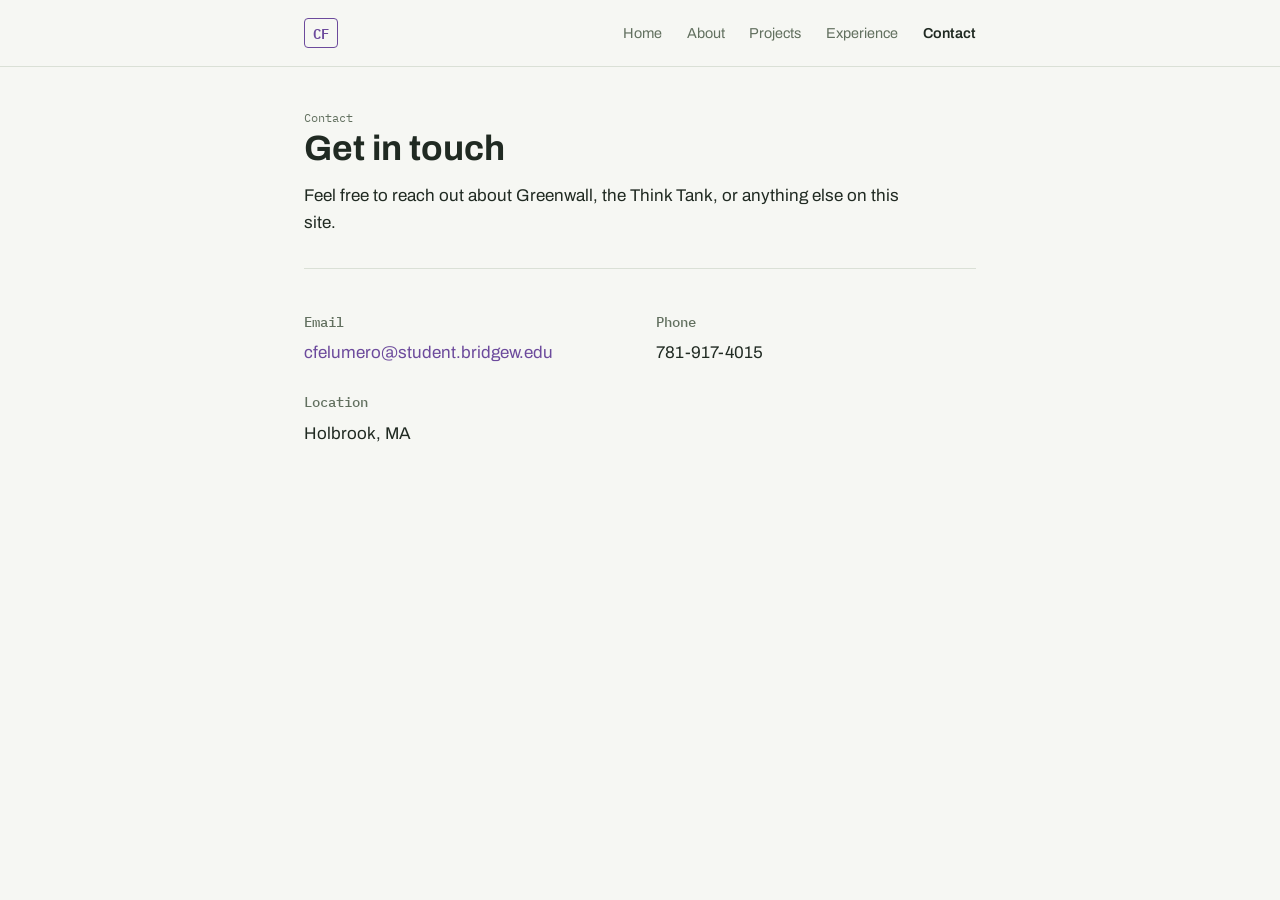
==== contact.html @ 07250566 "initial commit(although i have been iterating offline for multiple days i forgot to actually push)" ====
<!DOCTYPE html>
<html lang="en">
<head>
<meta charset="utf-8">
<meta name="viewport" content="width=device-width, initial-scale=1">
<title>Contact | Chris Felumero</title>
<link rel="preconnect" href="https://fonts.googleapis.com">
<link rel="preconnect" href="https://fonts.gstatic.com" crossorigin>
<link href="https://fonts.googleapis.com/css2?family=Archivo:wght@400;600;700;800&family=IBM+Plex+Mono:wght@400;500;600&display=swap" rel="stylesheet">
<link rel="stylesheet" href="style.css">
</head>
<body>

<header class="topbar">
  <div class="wrap topbar-inner">
    <span class="mark">CF</span>
    <nav>
      <a href="index.html">Home</a>
      <a href="about.html">About</a>
      <a href="projects.html">Projects</a>
      <a href="experience.html">Experience</a>
      <a href="contact.html" class="current">Contact</a>
    </nav>
  </div>
</header>

<main class="wrap">

  <section class="page-head">
    <p class="field">Contact</p>
    <h1>Get in touch</h1>
    <p>Feel free to reach out about Greenwall, the Think Tank, or anything else on this site.</p>
  </section>

  <section class="section">
    <div class="skills-grid">
      <div>
        <h4>Email</h4>
        <p><a href="mailto:cfelumero@student.bridgew.edu">cfelumero@student.bridgew.edu</a></p>
      </div>
      <div>
        <h4>Phone</h4>
        <p>781-917-4015</p>
      </div>
      <div>
        <h4>Location</h4>
        <p>Holbrook, MA</p>
      </div>
    </div>
  </section>

</main>

</body>
</html>
---- style.css ----
:root {
  --bg: #f6f7f3;
  --surface: #ffffff;
  --ink: #202a22;
  --muted: #62705f;
  --line: #dae0d6;
  --green: #6c4a9c;
  --amber: #8a63b8;

  --font-display: "Archivo", sans-serif;
  --font-mono: "IBM Plex Mono", monospace;
}

* { box-sizing: border-box; }

html { scroll-behavior: smooth; }

body {
  background: var(--bg);
  color: var(--ink);
  font-family: var(--font-display);
  font-size: 17px;
  line-height: 1.6;
  margin: 0;
}

.wrap {
  max-width: 720px;
  margin: 0 auto;
  padding: 0 24px;
}

a { color: var(--green); text-decoration: none; }
a:hover { text-decoration: underline; }
a:focus-visible, button:focus-visible { outline: 2px solid var(--amber); outline-offset: 2px; }

h1, h2, h3, h4 { font-family: var(--font-display); font-weight: 700; margin: 0; }

h1 { font-size: 2.2rem; margin-bottom: 0.8rem; line-height: 1.15; }

h2 {
  font-size: 1.35rem;
  margin-bottom: 1.1rem;
}

h3 { font-size: 1.05rem; color: var(--green); margin: 1.8rem 0 0.7rem; }

h4 {
  font-size: 0.88rem;
  font-family: var(--font-mono);
  color: var(--muted);
  margin-bottom: 0.4rem;
  font-weight: 500;
}

.field {
  font-family: var(--font-mono);
  font-size: 0.78rem;
  color: var(--muted);
  display: block;
  margin-bottom: 2px;
}

.field-sub { margin-bottom: 0.6rem; }

p { margin: 0 0 1rem; max-width: 62ch; }

ul { padding-left: 1.1rem; margin: 0 0 1rem; }
li { margin-bottom: 0.4rem; max-width: 62ch; }

code {
  font-family: var(--font-mono);
  background: var(--surface);
  border: 1px solid var(--line);
  padding: 1px 5px;
  border-radius: 3px;
  font-size: 0.88em;
}

/* Top bar */
.topbar {
  border-bottom: 1px solid var(--line);
}

.topbar-inner {
  display: flex;
  align-items: center;
  justify-content: space-between;
  padding-top: 18px;
  padding-bottom: 18px;
  flex-wrap: wrap;
  gap: 10px;
}

.mark {
  font-family: var(--font-mono);
  font-weight: 600;
  color: var(--green);
  border: 1px solid var(--green);
  padding: 3px 8px;
  border-radius: 4px;
  font-size: 0.85rem;
}

.topbar nav a {
  color: var(--muted);
  margin-left: 1.3rem;
  font-size: 0.9rem;
}

.topbar nav a:first-child { margin-left: 0; }

.topbar nav a.current { color: var(--ink); font-weight: 600; }

.topbar nav a:hover { color: var(--ink); }

/* Page header (used on every non-home page) */
.page-head {
  padding: 2.6rem 0 2rem;
  border-bottom: 1px solid var(--line);
}

.page-head p { margin-bottom: 0; }

/* Home hero */
.hero {
  padding: 3rem 0 2.5rem;
  border-bottom: 1px solid var(--line);
}

.hero-lede { max-width: 56ch; }

/* Home quick links */
.quick-links {
  display: grid;
  grid-template-columns: 1fr 1fr;
  gap: 14px;
  padding: 2.4rem 0;
}

.quick-link {
  display: block;
  background: var(--surface);
  border: 1px solid var(--line);
  border-radius: 8px;
  padding: 1.1rem 1.3rem;
  color: var(--ink);
  text-align: center;
}

.quick-link:hover { border-color: var(--green); text-decoration: none; }

.quick-link h3 { margin: 0 0 4px; color: var(--ink); font-size: 1.05rem; }

.quick-link p { margin: 0 auto; font-size: 0.92rem; color: var(--muted); }

/* Packet snippet */
.packet {
  background: var(--surface);
  border: 1px solid var(--line);
  border-radius: 6px;
  overflow: hidden;
  margin-top: 1.8rem;
  max-width: 420px;
}

.packet-head {
  font-family: var(--font-mono);
  font-size: 0.72rem;
  color: var(--muted);
  padding: 8px 12px;
  border-bottom: 1px solid var(--line);
}

.packet pre {
  margin: 0;
  padding: 14px;
  font-family: var(--font-mono);
  font-size: 0.78rem;
  color: var(--green);
  overflow-x: auto;
  line-height: 1.5;
}

/* Sections */
.section { padding: 2.6rem 0; }
.section + .section { border-top: 1px solid var(--line); }

/* Stats */
.stat-row {
  display: flex;
  gap: 2rem;
  flex-wrap: wrap;
  margin: 1.2rem 0 1.8rem;
}

.stat { display: flex; flex-direction: column; }

.stat-num {
  font-family: var(--font-mono);
  font-size: 1.8rem;
  font-weight: 600;
  color: var(--amber);
  line-height: 1;
  margin-bottom: 4px;
}

/* Diagram */
.diagram {
  display: flex;
  align-items: center;
  flex-wrap: wrap;
  gap: 0.7rem;
  margin: 1.1rem 0 1.8rem;
}

.node, .node-stack .node {
  background: var(--surface);
  border: 1px solid var(--line);
  border-radius: 6px;
  padding: 12px 14px;
  font-size: 0.85rem;
  text-align: center;
}

.node-accent { border-color: var(--green); }

.node-stack {
  display: flex;
  flex-direction: column;
  gap: 6px;
}

.node-stack .node { padding: 8px 12px; font-size: 0.78rem; }

.arrow {
  font-family: var(--font-mono);
  font-size: 0.72rem;
  color: var(--muted);
  white-space: nowrap;
}

/* Feature list */
.feature-list { list-style: none; padding: 0; }

.feature-list li {
  border-left: 2px solid var(--green);
  padding-left: 1rem;
  margin-bottom: 1rem;
}

.feature-title {
  display: block;
  font-weight: 600;
  margin-bottom: 2px;
}

/* Tags */
.tags {
  display: flex;
  flex-wrap: wrap;
  gap: 8px;
  margin-bottom: 1.4rem;
}

.tags span {
  font-family: var(--font-mono);
  font-size: 0.75rem;
  color: var(--muted);
  border: 1px solid var(--line);
  border-radius: 999px;
  padding: 4px 11px;
  background: var(--surface);
}

.credit {
  font-size: 0.85rem;
  color: var(--muted);
  max-width: 62ch;
}

/* Project card (on Projects page) */
.project-card {
  display: block;
  background: var(--surface);
  border: 1px solid var(--line);
  border-radius: 8px;
  padding: 1.4rem 1.6rem;
  color: var(--ink);
  margin-bottom: 0.6rem;
}

.project-card:hover { border-color: var(--green); text-decoration: none; }

.project-card p { margin-bottom: 1rem; }

.project-card-head {
  display: flex;
  justify-content: space-between;
  align-items: baseline;
  margin-bottom: 0.6rem;
  flex-wrap: wrap;
  gap: 4px;
}

.project-title { font-weight: 700; font-size: 1.15rem; color: var(--ink); }

.project-arrow {
  font-family: var(--font-mono);
  font-size: 0.78rem;
  color: var(--green);
}

.project-card .tags { margin-bottom: 0; }

/* Jobs */
.job { margin-bottom: 1.8rem; }

.job-head {
  display: flex;
  justify-content: space-between;
  align-items: baseline;
  flex-wrap: wrap;
  gap: 0.4rem 1rem;
}

.job-title { font-weight: 600; font-size: 1.02rem; }

/* Skills grid */
.skills-grid {
  display: grid;
  grid-template-columns: 1fr 1fr;
  gap: 1.5rem 2rem;
}

.skills-grid p { margin: 0; }

/* Photo hero */
.photo-hero {
  width: 100%;
  border-radius: 8px;
  overflow: hidden;
  border: 1px solid var(--line);
  margin-bottom: 1.6rem;
}

.photo-hero img {
  display: block;
  width: 100%;
  height: auto;
}

.photo-caption {
  font-family: var(--font-mono);
  font-size: 0.75rem;
  color: var(--muted);
  margin-top: -1rem;
  margin-bottom: 2rem;
}

/* Gallery */
.gallery {
  display: grid;
  grid-template-columns: repeat(3, 1fr);
  gap: 12px;
  margin: 1.2rem 0 1.8rem;
}

.gallery-slot {
  aspect-ratio: 4 / 3;
  border: 1px dashed var(--line);
  border-radius: 6px;
  display: flex;
  align-items: center;
  justify-content: center;
  color: var(--muted);
  font-family: var(--font-mono);
  font-size: 0.72rem;
  text-align: center;
  padding: 8px;
}

.gallery-slot img {
  width: 100%;
  height: 100%;
  object-fit: cover;
  border-radius: 6px;
}

/* Writeup tables */
.writeup table {
  width: 100%;
  border-collapse: collapse;
  margin: 0.8rem 0 1.6rem;
  font-size: 0.88rem;
}

.writeup th, .writeup td {
  border: 1px solid var(--line);
  padding: 7px 10px;
  text-align: left;
  vertical-align: top;
}

.writeup th {
  font-family: var(--font-mono);
  font-size: 0.75rem;
  color: var(--muted);
  font-weight: 500;
  background: var(--surface);
}

.writeup h3 { margin-top: 2.2rem; }
.writeup h4 { margin-top: 1.3rem; color: var(--ink); font-family: var(--font-display); font-size: 1rem; font-weight: 600; }

/* Responsive */
@media (max-width: 640px) {
  h1 { font-size: 1.85rem; }
  .topbar nav a { margin-left: 0.9rem; font-size: 0.82rem; }
  .skills-grid, .quick-links { grid-template-columns: 1fr; }
  .gallery { grid-template-columns: 1fr 1fr; }
}

@media (prefers-reduced-motion: reduce) {
  html { scroll-behavior: auto; }
}
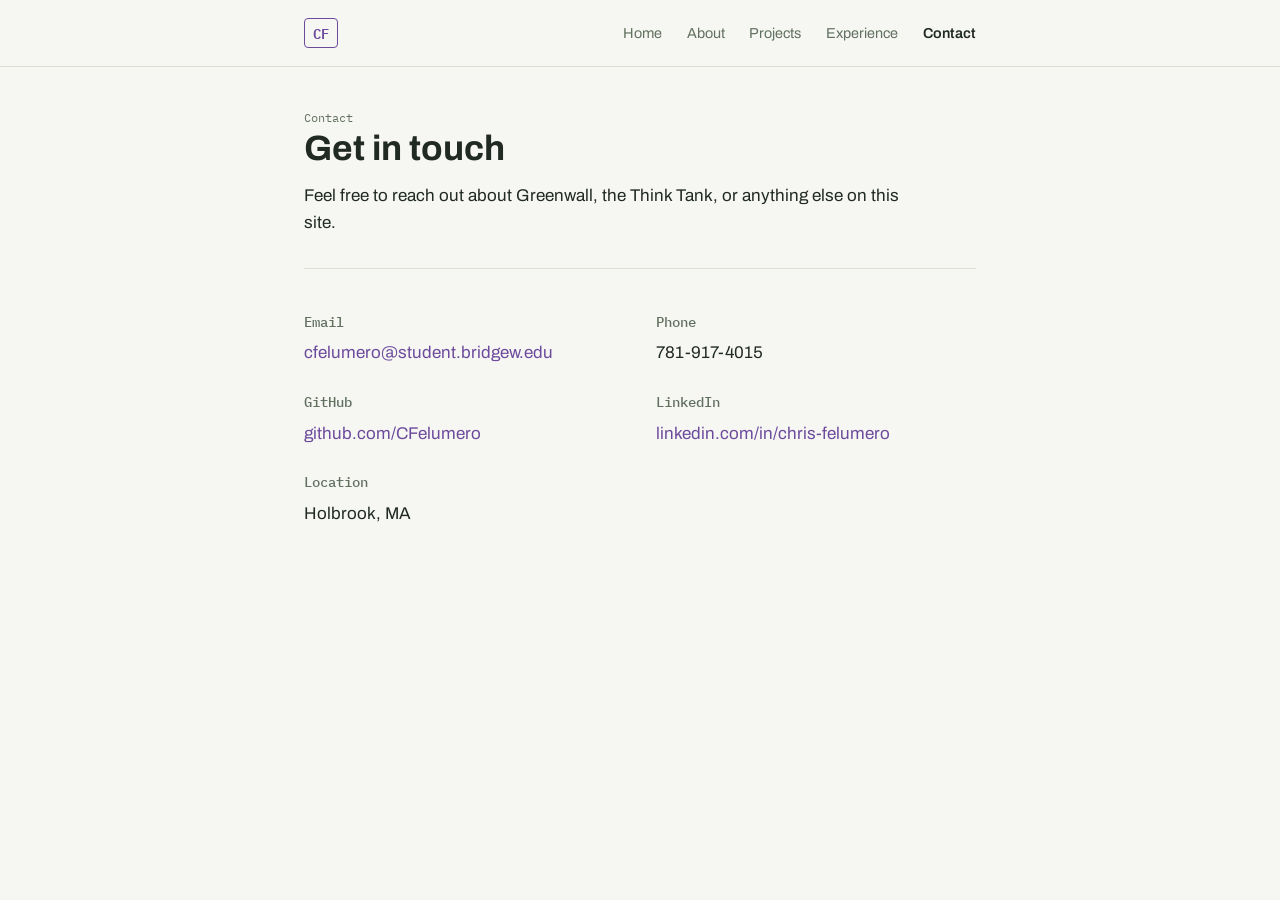
==== commit f16eebbf: "added linkedin and gitub to contact page" ====
--- a/contact.html
+++ b/contact.html
@@ -32,6 +32,7 @@
     <p>Feel free to reach out about Greenwall, the Think Tank, or anything else on this site.</p>
   </section>
 
+  <!-- Reuses the same .skills-grid layout as the About page's Skills section -->
   <section class="section">
     <div class="skills-grid">
       <div>
@@ -43,6 +44,14 @@
         <p>781-917-4015</p>
       </div>
       <div>
+        <h4>GitHub</h4>
+        <p><a href="https://github.com/CFelumero">github.com/CFelumero</a></p>
+      </div>
+      <div>
+        <h4>LinkedIn</h4>
+        <p><a href="https://www.linkedin.com/in/chris-felumero-b1a23a184/">linkedin.com/in/chris-felumero</a></p>
+      </div>
+      <div>
         <h4>Location</h4>
         <p>Holbrook, MA</p>
       </div>
@@ -52,4 +61,4 @@
 </main>
 
 </body>
-</html>
+</html>
--- a/style.css
+++ b/style.css
@@ -380,6 +380,11 @@
   padding: 8px;
 }
 
+.gallery-slot:has(img) {
+  border-style: solid;
+  padding: 0;
+}
+
 .gallery-slot img {
   width: 100%;
   height: 100%;
@@ -413,6 +418,25 @@
 .writeup h3 { margin-top: 2.2rem; }
 .writeup h4 { margin-top: 1.3rem; color: var(--ink); font-family: var(--font-display); font-size: 1rem; font-weight: 600; }
 
+/* Embedded document viewer */
+.doc-embed {
+  border: 1px solid var(--line);
+  border-radius: 8px;
+  overflow: hidden;
+  margin: 1rem 0 1rem;
+}
+
+.doc-embed object {
+  width: 100%;
+  height: 80vh;
+  display: block;
+}
+
+.doc-embed p {
+  padding: 1.2rem;
+  margin: 0;
+}
+
 /* Responsive */
 @media (max-width: 640px) {
   h1 { font-size: 1.85rem; }
